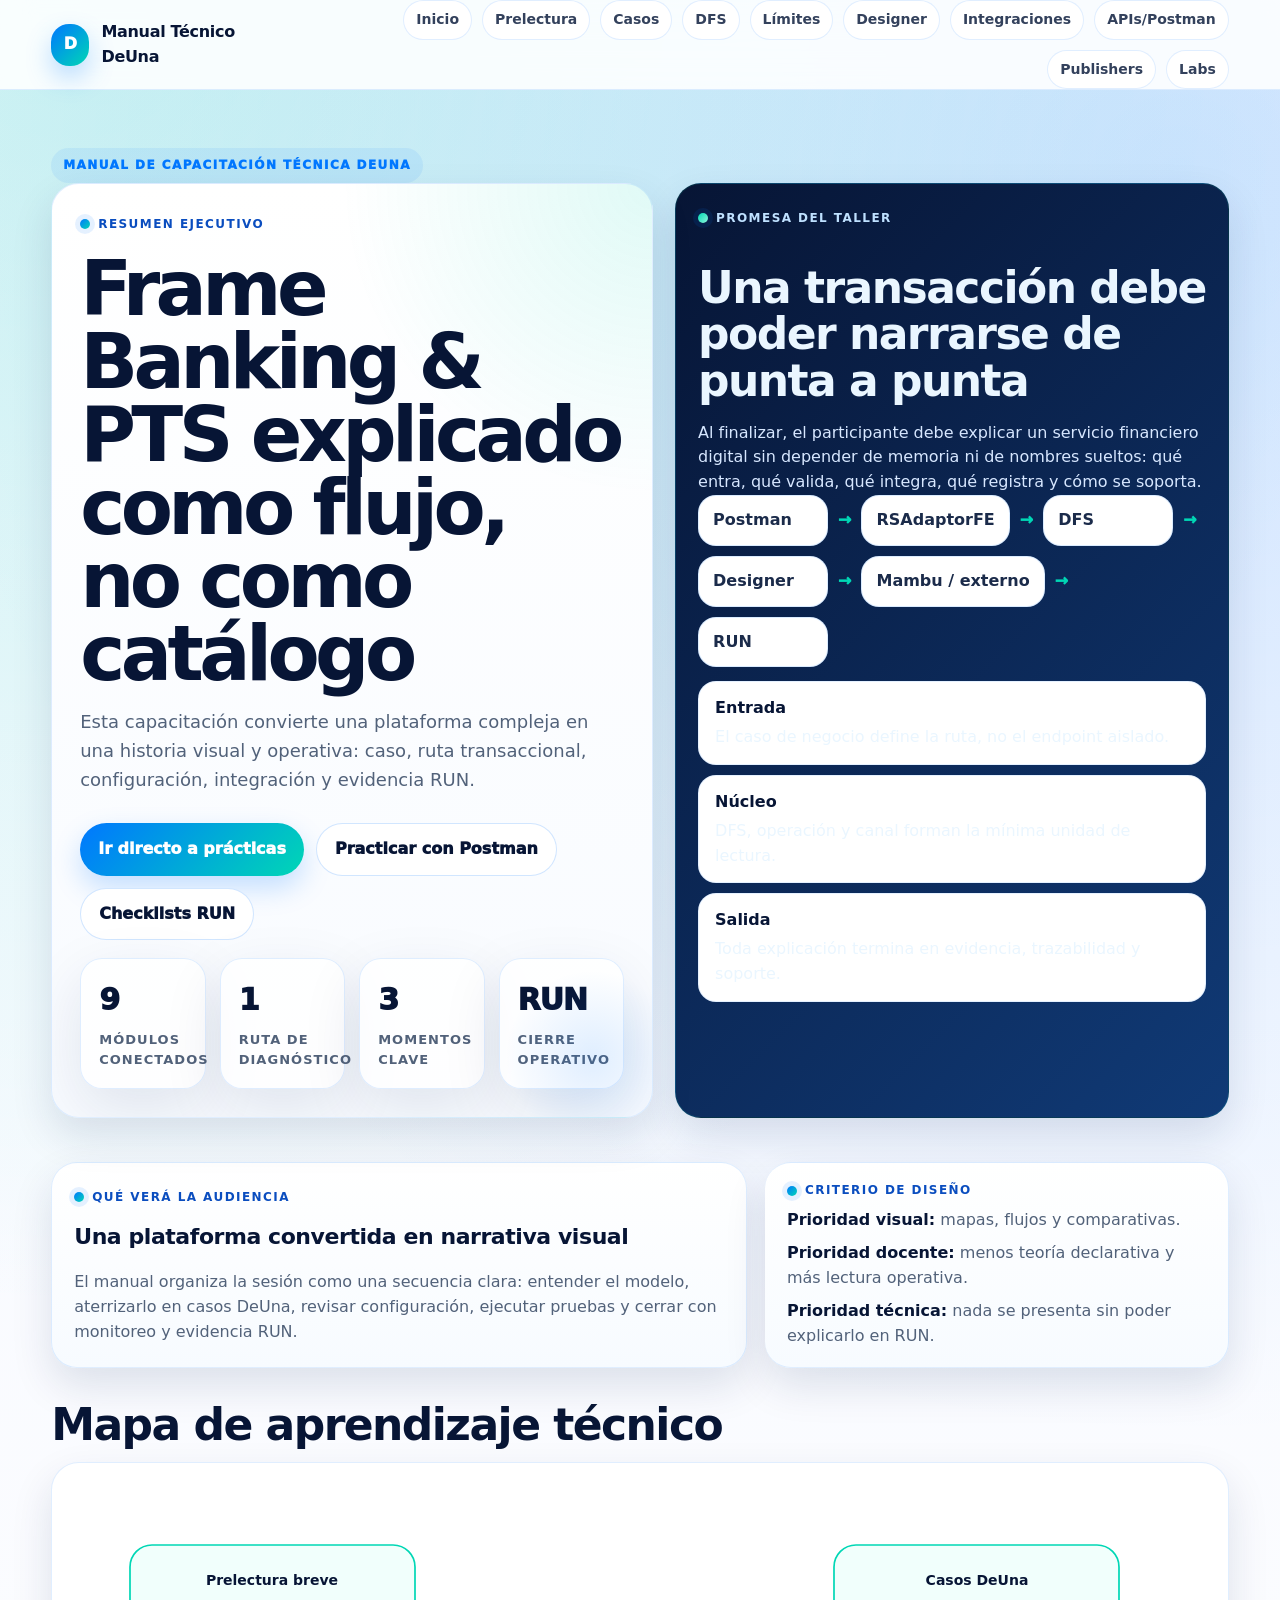
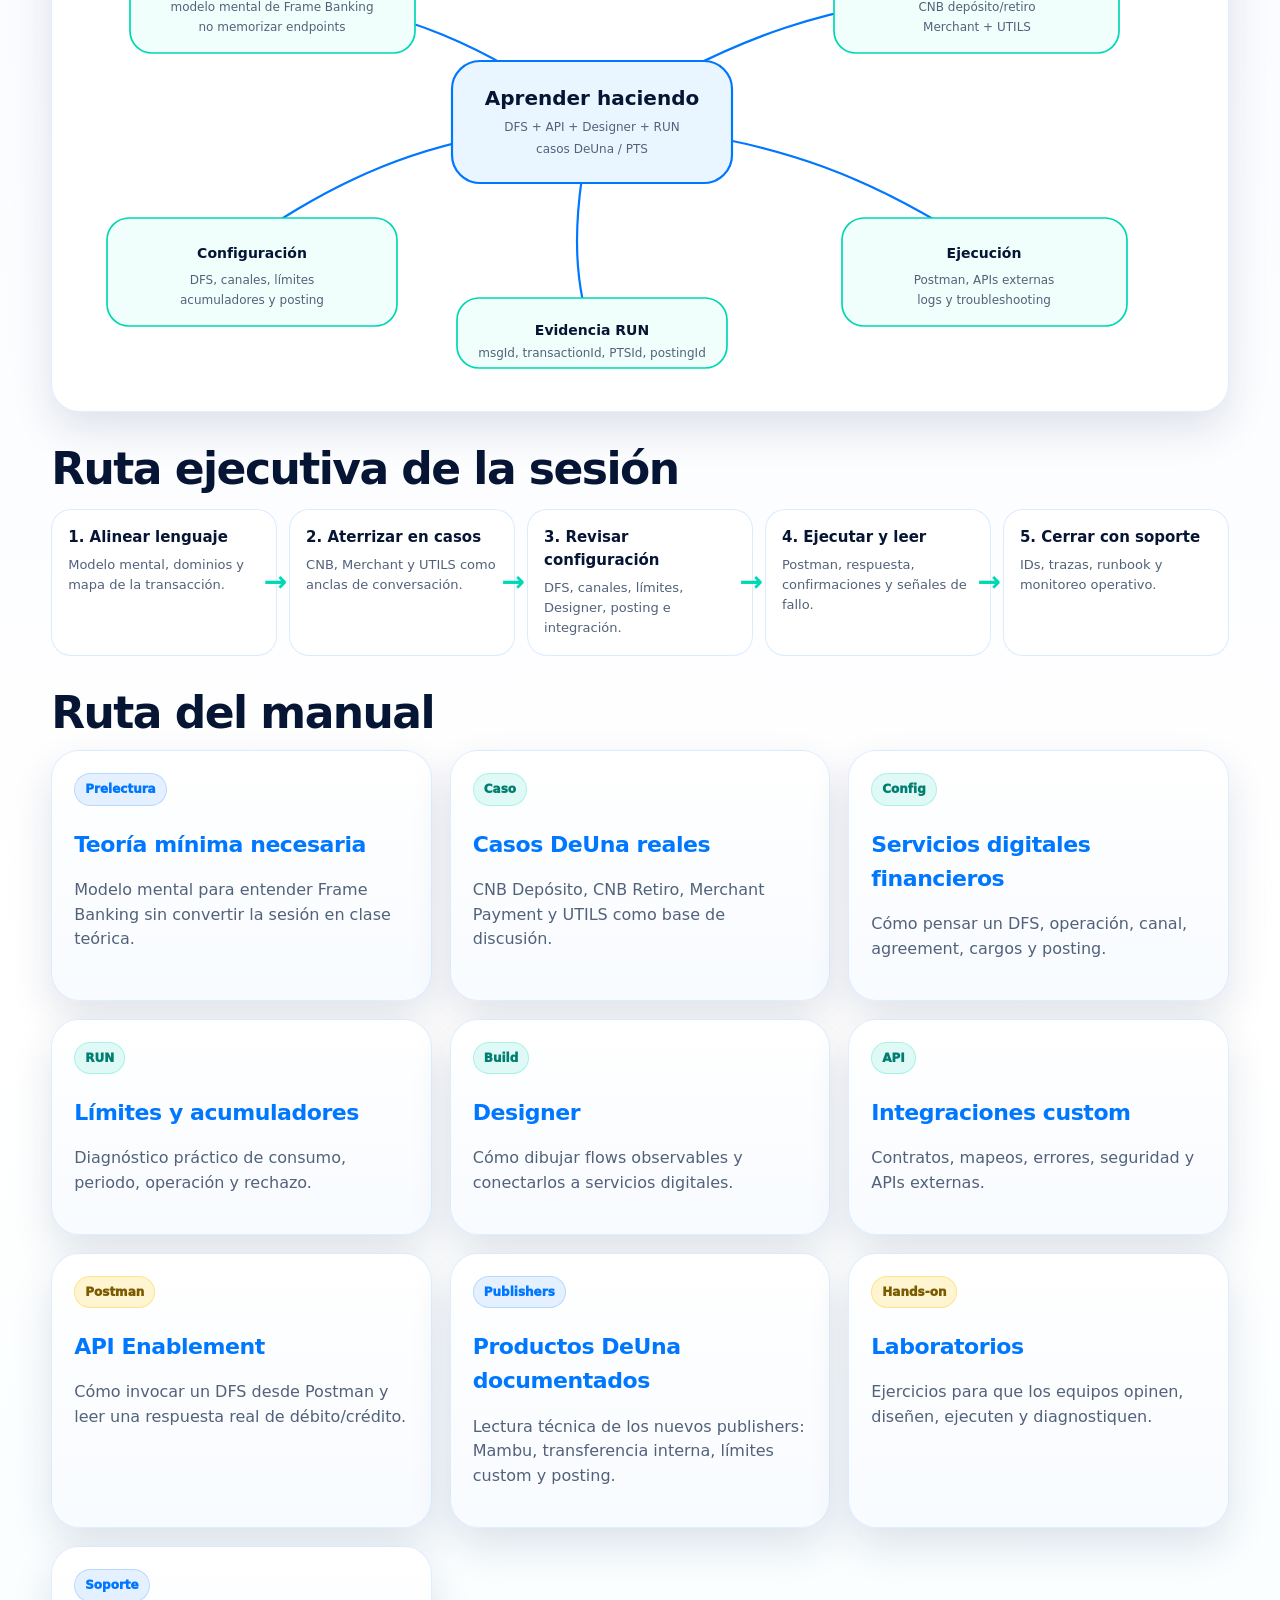
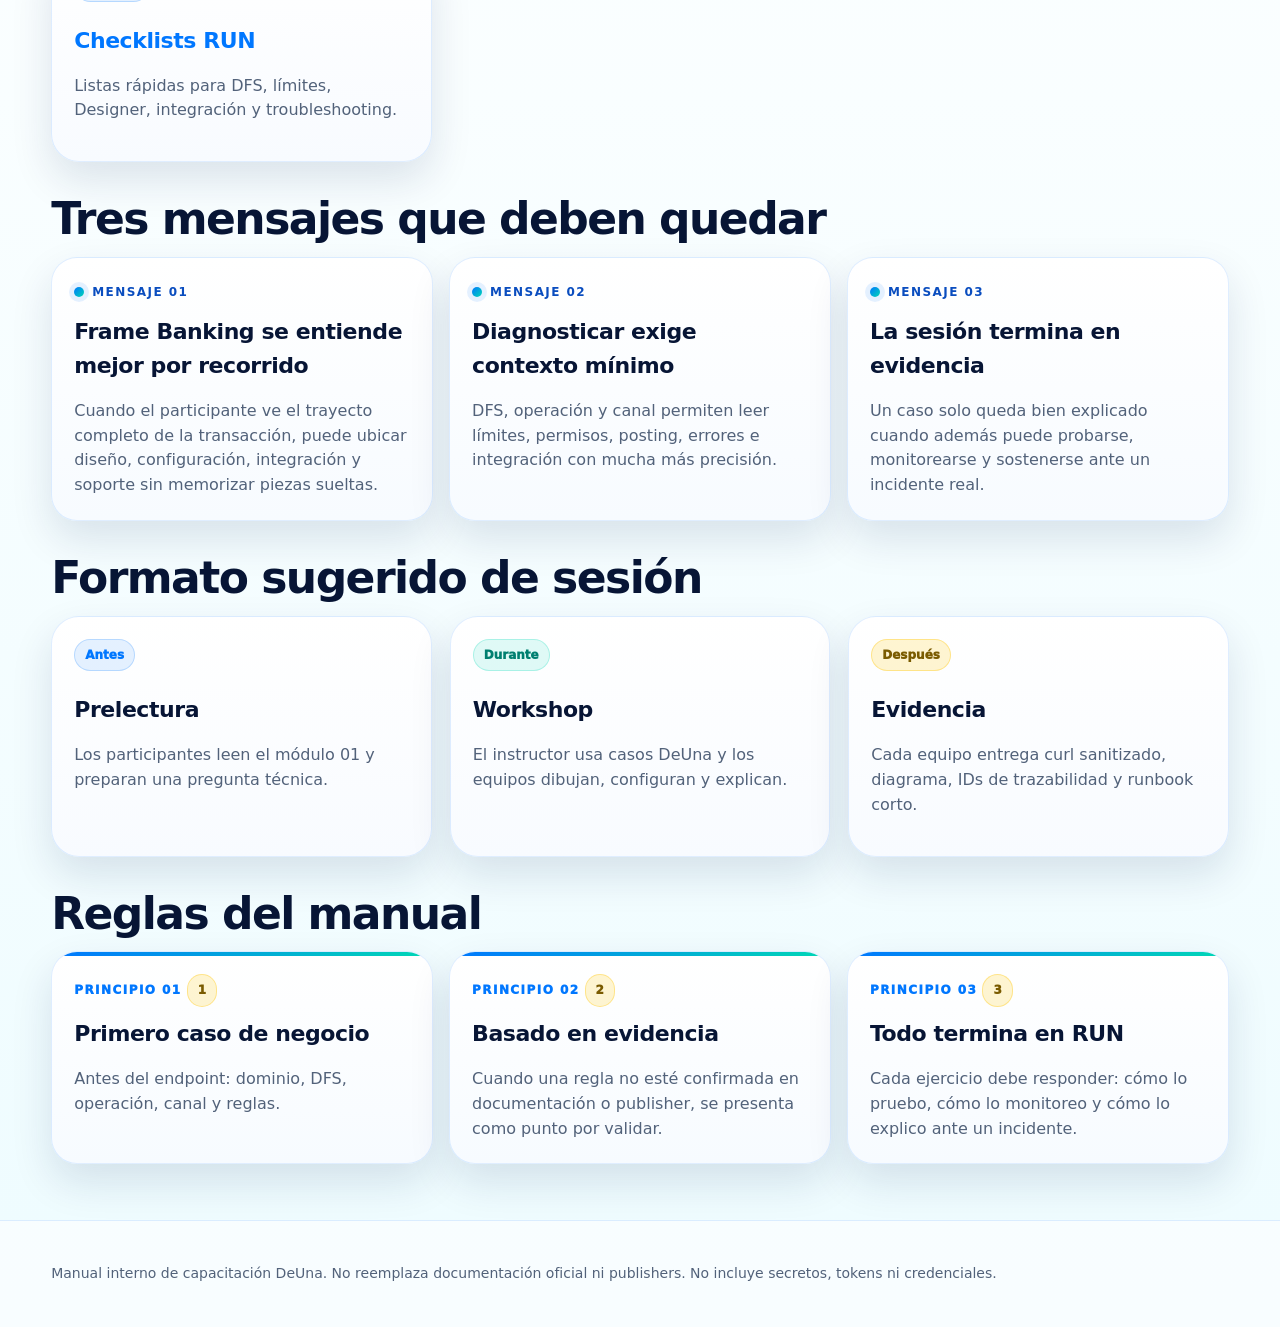
==== index.html @ 756f11d7 "Refine DeUna training manual visuals" ====
<!doctype html>
<html lang="es">
  <head>
    <meta charset="utf-8" />
    <meta name="viewport" content="width=device-width, initial-scale=1" />
    <title>Manual de Capacitación Técnica DeUna | Frame Banking & PTS</title>
    <link rel="stylesheet" href="assets/styles.css" />
  </head>
  <body>
    <header class="topbar">
      <div class="container nav">
        <a class="logo" href="index.html"
          ><span class="logo-mark">D</span><span>Manual Técnico DeUna</span></a
        >
        <nav class="navlinks">
          <a href="index.html">Inicio</a>
          <a href="modulos/01_modelo_mental.html">Prelectura</a>
          <a href="modulos/02_casos_uso_deuna.html">Casos</a>
          <a href="modulos/03_servicios_digitales.html">DFS</a>
          <a href="modulos/04_limites_acumuladores.html">Límites</a>
          <a href="modulos/05_designer.html">Designer</a>
          <a href="modulos/06_integraciones_custom.html">Integraciones</a>
          <a href="modulos/08_api_enablement_postman.html">APIs/Postman</a>
          <a href="modulos/09_productos_publishers_deuna.html">Publishers</a>
          <a href="modulos/07_labs.html">Labs</a>
        </nav>
      </div>
    </header>
    <main class="container">
      <section class="hero">
        <span class="kicker">Manual de capacitación técnica DeUna</span>
        <div class="hero-grid tight">
          <div class="panel executive">
            <span class="eyebrow">Resumen ejecutivo</span>
            <h1>Frame Banking & PTS explicado como flujo, no como catálogo</h1>
            <p class="hero-tagline">
              Esta capacitación convierte una plataforma compleja en una
              historia visual y operativa: caso, ruta transaccional,
              configuración, integración y evidencia RUN.
            </p>
            <div class="hero-actions">
              <a class="btn" href="modulos/07_labs.html"
                >Ir directo a prácticas</a
              >
              <a
                class="btn secondary"
                href="modulos/08_api_enablement_postman.html"
                >Practicar con Postman</a
              >
              <a class="btn secondary" href="recursos/checklists.html"
                >Checklists RUN</a
              >
            </div>
            <div class="stats-grid">
              <div class="stat-card">
                <span class="stat-value">9</span>
                <span class="stat-label">Módulos conectados</span>
              </div>
              <div class="stat-card">
                <span class="stat-value">1</span>
                <span class="stat-label">Ruta de diagnóstico</span>
              </div>
              <div class="stat-card">
                <span class="stat-value">3</span>
                <span class="stat-label">Momentos clave</span>
              </div>
              <div class="stat-card">
                <span class="stat-value">RUN</span>
                <span class="stat-label">Cierre operativo</span>
              </div>
            </div>
          </div>
          <div class="visual-panel dark">
            <span class="eyebrow">Promesa del taller</span>
            <h2>Una transacción debe poder narrarse de punta a punta</h2>
            <p>
              Al finalizar, el participante debe explicar un servicio financiero
              digital sin depender de memoria ni de nombres sueltos: qué entra,
              qué valida, qué integra, qué registra y cómo se soporta.
            </p>
            <div class="flow">
              <span class="step">Postman</span><span class="arrow">→</span>
              <span class="step">RSAdaptorFE</span><span class="arrow">→</span>
              <span class="step">DFS</span><span class="arrow">→</span>
              <span class="step">Designer</span><span class="arrow">→</span>
              <span class="step">Mambu / externo</span
              ><span class="arrow">→</span>
              <span class="step">RUN</span>
            </div>
            <div class="highlight-list">
              <div class="highlight-item">
                <strong>Entrada</strong>
                El caso de negocio define la ruta, no el endpoint aislado.
              </div>
              <div class="highlight-item">
                <strong>Núcleo</strong>
                DFS, operación y canal forman la mínima unidad de lectura.
              </div>
              <div class="highlight-item">
                <strong>Salida</strong>
                Toda explicación termina en evidencia, trazabilidad y soporte.
              </div>
            </div>
          </div>
        </div>
      </section>

      <section>
        <div class="executive-strip">
          <div class="executive-summary">
            <span class="eyebrow">Qué verá la audiencia</span>
            <h3>Una plataforma convertida en narrativa visual</h3>
            <p>
              El manual organiza la sesión como una secuencia clara: entender el
              modelo, aterrizarlo en casos DeUna, revisar configuración,
              ejecutar pruebas y cerrar con monitoreo y evidencia RUN.
            </p>
          </div>
          <div class="executive-note">
            <span class="eyebrow">Criterio de diseño</span>
            <p>
              <strong>Prioridad visual:</strong> mapas, flujos y comparativas.
            </p>
            <p>
              <strong>Prioridad docente:</strong> menos teoría declarativa y más
              lectura operativa.
            </p>
            <p>
              <strong>Prioridad técnica:</strong> nada se presenta sin poder
              explicarlo en RUN.
            </p>
          </div>
        </div>
      </section>

      <section>
        <h2>Mapa de aprendizaje técnico</h2>
        <div class="mindmap">
          <svg
            width="1080"
            height="500"
            viewBox="0 0 1080 500"
            role="img"
            aria-label="Mapa de capacitación técnica DeUna"
          >
            <path class="line-ok" d="M520 240 C415 160 330 128 210 110" />
            <path class="line-ok" d="M520 240 C665 150 760 120 905 110" />
            <path class="line-ok" d="M520 240 C350 250 255 300 145 380" />
            <path class="line-ok" d="M520 240 C705 250 815 300 930 380" />
            <path class="line-ok" d="M520 240 C500 330 500 395 520 450" />
            <rect
              x="380"
              y="178"
              rx="28"
              width="280"
              height="122"
              class="node-main"
            />
            <text
              x="520"
              y="222"
              text-anchor="middle"
              class="svg-label"
              style="font-size: 20px"
            >
              Aprender haciendo
            </text>
            <text x="520" y="248" text-anchor="middle" class="svg-small">
              DFS + API + Designer + RUN
            </text>
            <text x="520" y="270" text-anchor="middle" class="svg-small">
              casos DeUna / PTS
            </text>

            <rect
              x="58"
              y="62"
              rx="22"
              width="285"
              height="108"
              class="node-accent"
            />
            <text x="200" y="102" text-anchor="middle" class="svg-label">
              Prelectura breve
            </text>
            <text x="200" y="128" text-anchor="middle" class="svg-small">
              modelo mental de Frame Banking
            </text>
            <text x="200" y="148" text-anchor="middle" class="svg-small">
              no memorizar endpoints
            </text>

            <rect
              x="762"
              y="62"
              rx="22"
              width="285"
              height="108"
              class="node-accent"
            />
            <text x="905" y="102" text-anchor="middle" class="svg-label">
              Casos DeUna
            </text>
            <text x="905" y="128" text-anchor="middle" class="svg-small">
              CNB depósito/retiro
            </text>
            <text x="905" y="148" text-anchor="middle" class="svg-small">
              Merchant + UTILS
            </text>

            <rect
              x="35"
              y="335"
              rx="22"
              width="290"
              height="108"
              class="node-accent"
            />
            <text x="180" y="375" text-anchor="middle" class="svg-label">
              Configuración
            </text>
            <text x="180" y="401" text-anchor="middle" class="svg-small">
              DFS, canales, límites
            </text>
            <text x="180" y="421" text-anchor="middle" class="svg-small">
              acumuladores y posting
            </text>

            <rect
              x="770"
              y="335"
              rx="22"
              width="285"
              height="108"
              class="node-accent"
            />
            <text x="912" y="375" text-anchor="middle" class="svg-label">
              Ejecución
            </text>
            <text x="912" y="401" text-anchor="middle" class="svg-small">
              Postman, APIs externas
            </text>
            <text x="912" y="421" text-anchor="middle" class="svg-small">
              logs y troubleshooting
            </text>

            <rect
              x="385"
              y="415"
              rx="22"
              width="270"
              height="70"
              class="node-accent"
            />
            <text x="520" y="452" text-anchor="middle" class="svg-label">
              Evidencia RUN
            </text>
            <text x="520" y="474" text-anchor="middle" class="svg-small">
              msgId, transactionId, PTSId, postingId
            </text>
          </svg>
        </div>
      </section>

      <section>
        <h2>Ruta ejecutiva de la sesión</h2>
        <div class="process-flow">
          <div class="process-step">
            <strong>1. Alinear lenguaje</strong>
            <span>Modelo mental, dominios y mapa de la transacción.</span>
          </div>
          <div class="process-step">
            <strong>2. Aterrizar en casos</strong>
            <span>CNB, Merchant y UTILS como anclas de conversación.</span>
          </div>
          <div class="process-step">
            <strong>3. Revisar configuración</strong>
            <span>DFS, canales, límites, Designer, posting e integración.</span>
          </div>
          <div class="process-step">
            <strong>4. Ejecutar y leer</strong>
            <span>Postman, respuesta, confirmaciones y señales de fallo.</span>
          </div>
          <div class="process-step">
            <strong>5. Cerrar con soporte</strong>
            <span>IDs, trazas, runbook y monitoreo operativo.</span>
          </div>
        </div>
      </section>

      <section>
        <h2>Ruta del manual</h2>
        <div class="grid cols-3">
          <a class="module-card" href="modulos/01_modelo_mental.html">
            <span class="badge blue">Prelectura</span>
            <h3>Teoría mínima necesaria</h3>
            <p>
              Modelo mental para entender Frame Banking sin convertir la sesión
              en clase teórica.
            </p>
          </a>
          <a class="module-card" href="modulos/02_casos_uso_deuna.html">
            <span class="badge">Caso</span>
            <h3>Casos DeUna reales</h3>
            <p>
              CNB Depósito, CNB Retiro, Merchant Payment y UTILS como base de
              discusión.
            </p>
          </a>
          <a class="module-card" href="modulos/03_servicios_digitales.html">
            <span class="badge">Config</span>
            <h3>Servicios digitales financieros</h3>
            <p>
              Cómo pensar un DFS, operación, canal, agreement, cargos y posting.
            </p>
          </a>
          <a class="module-card" href="modulos/04_limites_acumuladores.html">
            <span class="badge">RUN</span>
            <h3>Límites y acumuladores</h3>
            <p>
              Diagnóstico práctico de consumo, periodo, operación y rechazo.
            </p>
          </a>
          <a class="module-card" href="modulos/05_designer.html">
            <span class="badge">Build</span>
            <h3>Designer</h3>
            <p>
              Cómo dibujar flows observables y conectarlos a servicios
              digitales.
            </p>
          </a>
          <a class="module-card" href="modulos/06_integraciones_custom.html">
            <span class="badge">API</span>
            <h3>Integraciones custom</h3>
            <p>Contratos, mapeos, errores, seguridad y APIs externas.</p>
          </a>
          <a class="module-card" href="modulos/08_api_enablement_postman.html">
            <span class="badge warn">Postman</span>
            <h3>API Enablement</h3>
            <p>
              Cómo invocar un DFS desde Postman y leer una respuesta real de
              débito/crédito.
            </p>
          </a>

          <a
            class="module-card"
            href="modulos/09_productos_publishers_deuna.html"
          >
            <span class="badge blue">Publishers</span>
            <h3>Productos DeUna documentados</h3>
            <p>
              Lectura técnica de los nuevos publishers: Mambu, transferencia
              interna, límites custom y posting.
            </p>
          </a>
          <a class="module-card" href="modulos/07_labs.html">
            <span class="badge warn">Hands-on</span>
            <h3>Laboratorios</h3>
            <p>
              Ejercicios para que los equipos opinen, diseñen, ejecuten y
              diagnostiquen.
            </p>
          </a>
          <a class="module-card" href="recursos/checklists.html">
            <span class="badge blue">Soporte</span>
            <h3>Checklists RUN</h3>
            <p>
              Listas rápidas para DFS, límites, Designer, integración y
              troubleshooting.
            </p>
          </a>
        </div>
      </section>

      <section>
        <h2>Tres mensajes que deben quedar</h2>
        <div class="signal-grid">
          <div class="signal-card">
            <span class="eyebrow">Mensaje 01</span>
            <h3>Frame Banking se entiende mejor por recorrido</h3>
            <p>
              Cuando el participante ve el trayecto completo de la transacción,
              puede ubicar diseño, configuración, integración y soporte sin
              memorizar piezas sueltas.
            </p>
          </div>
          <div class="signal-card">
            <span class="eyebrow">Mensaje 02</span>
            <h3>Diagnosticar exige contexto mínimo</h3>
            <p>
              DFS, operación y canal permiten leer límites, permisos, posting,
              errores e integración con mucha más precisión.
            </p>
          </div>
          <div class="signal-card">
            <span class="eyebrow">Mensaje 03</span>
            <h3>La sesión termina en evidencia</h3>
            <p>
              Un caso solo queda bien explicado cuando además puede probarse,
              monitorearse y sostenerse ante un incidente real.
            </p>
          </div>
        </div>
      </section>

      <section>
        <h2>Formato sugerido de sesión</h2>
        <div class="grid cols-3">
          <div class="card">
            <span class="badge blue">Antes</span>
            <h3>Prelectura</h3>
            <p>
              Los participantes leen el módulo 01 y preparan una pregunta
              técnica.
            </p>
          </div>
          <div class="card">
            <span class="badge">Durante</span>
            <h3>Workshop</h3>
            <p>
              El instructor usa casos DeUna y los equipos dibujan, configuran y
              explican.
            </p>
          </div>
          <div class="card">
            <span class="badge warn">Después</span>
            <h3>Evidencia</h3>
            <p>
              Cada equipo entrega curl sanitizado, diagrama, IDs de trazabilidad
              y runbook corto.
            </p>
          </div>
        </div>
      </section>

      <section>
        <h2>Reglas del manual</h2>
        <div class="story-grid">
          <div class="story-card">
            <span class="story-index">Principio 01</span>
            <span class="badge warn">1</span>
            <h3>Primero caso de negocio</h3>
            <p>Antes del endpoint: dominio, DFS, operación, canal y reglas.</p>
          </div>
          <div class="story-card">
            <span class="story-index">Principio 02</span>
            <span class="badge warn">2</span>
            <h3>Basado en evidencia</h3>
            <p>
              Cuando una regla no esté confirmada en documentación o publisher,
              se presenta como punto por validar.
            </p>
          </div>
          <div class="story-card">
            <span class="story-index">Principio 03</span>
            <span class="badge warn">3</span>
            <h3>Todo termina en RUN</h3>
            <p>
              Cada ejercicio debe responder: cómo lo pruebo, cómo lo monitoreo y
              cómo lo explico ante un incidente.
            </p>
          </div>
        </div>
      </section>
    </main>
    <footer class="footer">
      <div class="container small muted">
        Manual interno de capacitación DeUna. No reemplaza documentación oficial
        ni publishers. No incluye secretos, tokens ni credenciales.
      </div>
    </footer>
    <script src="assets/app.js"></script>
  </body>
</html>
---- assets/styles.css ----
:root {
  --bg: #f4f7ff;
  --bg2: #eefcff;
  --ink: #071535;
  --muted: #52627a;
  --panel: #ffffff;
  --panel2: #f8fbff;
  --brand: #0077ff;
  --brand2: #00d7b5;
  --brand3: #ffcf2f;
  --brand4: #7137ff;
  --danger: #e84d5b;
  --ok: #00a878;
  --line: #dbe7ff;
  --shadow: 0 18px 42px rgba(8, 32, 80, 0.12);
  --shadow-soft: 0 20px 60px rgba(8, 32, 80, 0.1);
  --radius: 28px;
  --radius-sm: 20px;
}
* {
  box-sizing: border-box;
}
html {
  scroll-behavior: smooth;
}
body {
  margin: 0;
  font-family:
    "Segoe UI",
    "Aptos",
    ui-sans-serif,
    system-ui,
    -apple-system,
    sans-serif;
  background:
    radial-gradient(circle at 7% 0%, rgba(0, 215, 181, 0.18), transparent 28%),
    radial-gradient(circle at 92% 4%, rgba(0, 119, 255, 0.16), transparent 28%),
    linear-gradient(180deg, var(--bg) 0%, #ffffff 58%, var(--bg2) 100%);
  color: var(--ink);
  line-height: 1.55;
}
a {
  color: var(--brand);
  text-decoration: none;
}
a:hover {
  text-decoration: underline;
}
.container {
  width: min(1180px, 92vw);
  margin: 0 auto;
}
.topbar {
  position: sticky;
  top: 0;
  z-index: 20;
  background: rgba(255, 255, 255, 0.88);
  backdrop-filter: blur(16px);
  border-bottom: 1px solid rgba(0, 119, 255, 0.12);
}
.nav {
  display: flex;
  align-items: center;
  justify-content: space-between;
  gap: 18px;
  min-height: 72px;
}
.logo {
  display: flex;
  gap: 12px;
  align-items: center;
  font-weight: 900;
  letter-spacing: -0.02em;
  color: var(--ink);
}
.logo:hover {
  text-decoration: none;
}
.logo-mark {
  width: 42px;
  height: 42px;
  border-radius: 18px;
  background: linear-gradient(135deg, var(--brand), var(--brand2));
  display: grid;
  place-items: center;
  color: #fff;
  font-weight: 950;
  box-shadow: 0 12px 26px rgba(0, 119, 255, 0.26);
}
.navlinks {
  display: flex;
  gap: 10px;
  flex-wrap: wrap;
  justify-content: flex-end;
}
.navlinks a {
  padding: 8px 12px;
  border: 1px solid rgba(0, 119, 255, 0.12);
  border-radius: 999px;
  color: #33415c;
  background: #fff;
  font-size: 14px;
  font-weight: 750;
}
.navlinks a:hover {
  background: var(--brand);
  color: white;
  text-decoration: none;
}
.hero {
  padding: 58px 0 26px;
}
.kicker {
  display: inline-flex;
  align-items: center;
  gap: 8px;
  color: var(--brand);
  text-transform: uppercase;
  font-weight: 950;
  letter-spacing: 0.12em;
  font-size: 12px;
  background: rgba(0, 119, 255, 0.08);
  padding: 8px 12px;
  border-radius: 999px;
}
h1 {
  font-size: clamp(38px, 6vw, 76px);
  line-height: 0.96;
  margin: 16px 0 18px;
  letter-spacing: -0.06em;
}
h2 {
  font-size: clamp(27px, 4vw, 44px);
  line-height: 1.06;
  margin: 34px 0 14px;
  letter-spacing: -0.035em;
}
h3 {
  font-size: 22px;
  margin: 22px 0 10px;
  letter-spacing: -0.02em;
}
p {
  color: var(--muted);
}
li {
  color: var(--muted);
  margin: 6px 0;
}
.hero-grid {
  display: grid;
  grid-template-columns: 1.14fr 0.86fr;
  gap: 22px;
  align-items: stretch;
}
.hero-grid.tight {
  grid-template-columns: 1fr 0.92fr;
}
.panel,
.card,
.callout,
.module-card {
  background: linear-gradient(180deg, var(--panel), var(--panel2));
  border: 1px solid rgba(0, 119, 255, 0.12);
  border-radius: var(--radius);
  box-shadow: var(--shadow);
}
.panel {
  padding: 28px;
}
.card,
.module-card {
  padding: 22px;
}
.panel.executive {
  position: relative;
  overflow: hidden;
  background:
    radial-gradient(
      circle at top right,
      rgba(0, 215, 181, 0.12),
      transparent 28%
    ),
    linear-gradient(180deg, #fff, #f8fbff);
}
.panel.executive:after {
  content: "";
  position: absolute;
  inset: auto -30px -30px auto;
  width: 180px;
  height: 180px;
  border-radius: 50%;
  background: radial-gradient(circle, rgba(0, 119, 255, 0.12), transparent 68%);
  pointer-events: none;
}
.module-card {
  display: block;
  transition:
    0.18s transform,
    0.18s border-color,
    0.18s box-shadow;
}
.module-card:hover {
  transform: translateY(-5px);
  border-color: rgba(0, 215, 181, 0.44);
  box-shadow: 0 22px 46px rgba(0, 119, 255, 0.16);
  text-decoration: none;
}
.grid {
  display: grid;
  gap: 18px;
}
.grid.cols-2,
.cols-2 {
  grid-template-columns: repeat(2, minmax(0, 1fr));
}
.grid.cols-3,
.cols-3 {
  grid-template-columns: repeat(3, minmax(0, 1fr));
}
.grid.cols-4,
.cols-4 {
  grid-template-columns: repeat(4, minmax(0, 1fr));
}
.badge {
  display: inline-flex;
  align-items: center;
  border-radius: 999px;
  padding: 6px 10px;
  font-size: 12px;
  font-weight: 950;
  background: rgba(0, 215, 181, 0.12);
  color: #007f70;
  border: 1px solid rgba(0, 215, 181, 0.24);
}
.badge.warn {
  background: rgba(255, 207, 47, 0.22);
  color: #7a5b00;
  border-color: rgba(255, 207, 47, 0.44);
}
.badge.blue {
  background: rgba(0, 119, 255, 0.1);
  color: var(--brand);
  border-color: rgba(0, 119, 255, 0.2);
}
.badge.danger {
  background: rgba(232, 77, 91, 0.1);
  color: var(--danger);
  border-color: rgba(232, 77, 91, 0.2);
}
.muted {
  color: var(--muted);
}
.small {
  font-size: 14px;
}
hr {
  border: 0;
  border-top: 1px solid var(--line);
  margin: 28px 0;
}
.btn {
  display: inline-flex;
  align-items: center;
  justify-content: center;
  gap: 8px;
  border: none;
  border-radius: 999px;
  padding: 13px 18px;
  font-weight: 950;
  color: white;
  background: linear-gradient(135deg, var(--brand), var(--brand2));
  cursor: pointer;
  text-decoration: none;
  box-shadow: 0 12px 28px rgba(0, 119, 255, 0.22);
}
.btn.secondary {
  background: #fff;
  color: var(--ink);
  border: 1px solid rgba(0, 119, 255, 0.18);
  box-shadow: none;
}
.btn:hover {
  text-decoration: none;
  filter: brightness(1.02);
}
.hero-actions {
  display: flex;
  gap: 12px;
  flex-wrap: wrap;
  margin-top: 28px;
}
.stats-grid {
  display: grid;
  grid-template-columns: repeat(4, minmax(0, 1fr));
  gap: 14px;
  margin-top: 18px;
}
.stat-card {
  padding: 18px;
  border-radius: 22px;
  background: rgba(255, 255, 255, 0.76);
  border: 1px solid rgba(0, 119, 255, 0.12);
  box-shadow: var(--shadow-soft);
}
.stat-value {
  display: block;
  font-size: 30px;
  font-weight: 950;
  letter-spacing: -0.04em;
  color: var(--ink);
}
.stat-label {
  display: block;
  margin-top: 6px;
  color: var(--muted);
  font-size: 13px;
  font-weight: 700;
  text-transform: uppercase;
  letter-spacing: 0.08em;
}
.executive-strip {
  display: grid;
  grid-template-columns: 1.2fr 0.8fr;
  gap: 18px;
  margin: 18px 0 8px;
}
.executive-note,
.executive-summary,
.visual-panel,
.signal-card,
.mini-map,
.story-card {
  background: linear-gradient(180deg, #fff, #f7fbff);
  border: 1px solid rgba(0, 119, 255, 0.12);
  border-radius: 26px;
  box-shadow: var(--shadow);
}
.executive-summary,
.visual-panel,
.signal-card,
.mini-map,
.story-card {
  padding: 22px;
}
.eyebrow {
  display: inline-flex;
  align-items: center;
  gap: 8px;
  font-size: 12px;
  font-weight: 900;
  letter-spacing: 0.12em;
  text-transform: uppercase;
  color: #0a4dbf;
}
.eyebrow:before {
  content: "";
  width: 10px;
  height: 10px;
  border-radius: 999px;
  background: linear-gradient(135deg, var(--brand), var(--brand2));
  box-shadow: 0 0 0 5px rgba(0, 119, 255, 0.1);
}
.signal-grid {
  display: grid;
  grid-template-columns: repeat(3, minmax(0, 1fr));
  gap: 16px;
}
.signal-card h3,
.story-card h3,
.visual-panel h3,
.executive-summary h3 {
  margin-top: 10px;
}
.signal-card p,
.story-card p,
.visual-panel p,
.executive-summary p {
  margin-bottom: 0;
}
.signal-card strong,
.story-card strong,
.executive-summary strong {
  color: var(--ink);
}
.dual-highlight {
  display: grid;
  grid-template-columns: repeat(2, minmax(0, 1fr));
  gap: 18px;
}
.highlight-list {
  display: grid;
  gap: 10px;
  margin-top: 14px;
}
.highlight-item {
  padding: 14px 16px;
  border-radius: 18px;
  background: #fff;
  border: 1px solid rgba(0, 119, 255, 0.1);
}
.highlight-item strong {
  display: block;
  color: var(--ink);
  margin-bottom: 4px;
}
.visual-panel.dark {
  color: #eaf6ff;
  background: linear-gradient(135deg, #071535, #103a76);
  border-color: rgba(0, 215, 181, 0.14);
}
.visual-panel.dark p,
.visual-panel.dark li {
  color: #d7e7ff;
}
.visual-panel.dark .eyebrow {
  color: #bfe1ff;
}
.visual-panel.dark .eyebrow:before {
  background: linear-gradient(135deg, var(--brand2), #8ef6db);
}
.process-flow {
  display: grid;
  grid-template-columns: repeat(5, minmax(0, 1fr));
  gap: 12px;
  margin-top: 16px;
}
.process-step {
  position: relative;
  min-height: 120px;
  padding: 16px;
  border-radius: 20px;
  background: rgba(255, 255, 255, 0.82);
  border: 1px solid rgba(0, 119, 255, 0.14);
}
.process-step strong {
  display: block;
  font-size: 15px;
  color: var(--ink);
  margin-bottom: 6px;
}
.process-step span {
  display: block;
  font-size: 13px;
  color: var(--muted);
}
.process-step:after {
  content: "→";
  position: absolute;
  right: -11px;
  top: 50%;
  transform: translateY(-50%);
  color: var(--brand2);
  font-size: 28px;
  font-weight: 900;
}
.process-step:last-child:after {
  display: none;
}
.mini-map svg {
  width: 100%;
  height: auto;
  display: block;
}
.hero-tagline {
  max-width: 720px;
  font-size: 18px;
  line-height: 1.6;
}
.story-grid {
  display: grid;
  grid-template-columns: repeat(3, minmax(0, 1fr));
  gap: 16px;
}
.story-card {
  position: relative;
  overflow: hidden;
}
.story-card:before {
  content: "";
  position: absolute;
  inset: 0 0 auto 0;
  height: 4px;
  background: linear-gradient(90deg, var(--brand), var(--brand2));
}
.story-index {
  font-size: 12px;
  font-weight: 950;
  letter-spacing: 0.12em;
  text-transform: uppercase;
  color: var(--brand);
}
.executive-note {
  padding: 18px 22px;
  border-left: 0;
  display: grid;
  gap: 8px;
}
.executive-note p {
  margin: 0;
}
.executive-note strong {
  color: var(--ink);
}
.compact-grid {
  display: grid;
  grid-template-columns: repeat(4, minmax(0, 1fr));
  gap: 14px;
}
.compact-card {
  padding: 18px;
  background: #fff;
  border: 1px solid rgba(0, 119, 255, 0.1);
  border-radius: 20px;
  box-shadow: var(--shadow-soft);
}
.compact-card h3 {
  font-size: 18px;
  margin: 10px 0 6px;
}
.compact-card p {
  font-size: 14px;
  margin: 0;
}
.mindmap {
  overflow: auto;
  padding: 20px;
  background: #fff;
  border: 1px solid rgba(0, 119, 255, 0.12);
  border-radius: 28px;
  box-shadow: var(--shadow);
}
svg text {
  font-family: inherit;
}
.node {
  fill: #fff;
  stroke: #b7cdfa;
  stroke-width: 1.3;
}
.node-main {
  fill: #eaf6ff;
  stroke: #0077ff;
  stroke-width: 2.2;
}
.node-accent {
  fill: #f1fffc;
  stroke: #00d7b5;
  stroke-width: 1.7;
}
.svg-label {
  fill: #071535;
  font-weight: 900;
  font-size: 14px;
}
.svg-small {
  fill: #52627a;
  font-size: 12px;
}
.line,
.line-ok {
  stroke: #0077ff;
  stroke-width: 2.2;
  fill: none;
}
.flow {
  display: flex;
  gap: 10px;
  flex-wrap: wrap;
  align-items: center;
}
.step {
  background: #fff;
  border: 1px solid rgba(0, 119, 255, 0.14);
  border-radius: 18px;
  padding: 12px 14px;
  min-width: 130px;
  font-weight: 850;
  color: #1b2b4a;
}
.arrow {
  color: var(--brand2);
  font-weight: 950;
}
.table-wrap {
  overflow: auto;
  border-radius: 18px;
  border: 1px solid rgba(0, 119, 255, 0.12);
  box-shadow: var(--shadow);
}
table {
  width: 100%;
  border-collapse: collapse;
  min-width: 760px;
  background: #fff;
}
th,
td {
  padding: 13px 14px;
  border-bottom: 1px solid #e6eeff;
  vertical-align: top;
}
th {
  text-align: left;
  color: var(--ink);
  background: #f0f7ff;
  font-weight: 900;
}
td {
  color: var(--muted);
}
code,
kbd {
  background: #eef6ff;
  color: #073b7d;
  border: 1px solid #d8eaff;
  padding: 2px 6px;
  border-radius: 8px;
}
pre {
  white-space: pre-wrap;
  background: #071535;
  color: #dff;
  border: 1px solid rgba(0, 119, 255, 0.18);
  padding: 18px;
  border-radius: 20px;
  overflow: auto;
}
.callout {
  padding: 18px 20px;
  border-left: 6px solid var(--brand2);
}
.callout.warn {
  border-left-color: var(--brand3);
  background: linear-gradient(180deg, #fffdf3, #fff);
}
.callout.danger {
  border-left-color: var(--danger);
}
.callout p {
  margin: 6px 0;
}
.accordion {
  display: grid;
  gap: 12px;
}
.acc-item {
  border: 1px solid rgba(0, 119, 255, 0.12);
  border-radius: 20px;
  background: #fff;
  overflow: hidden;
}
.acc-head {
  padding: 16px 18px;
  cursor: pointer;
  display: flex;
  justify-content: space-between;
  gap: 12px;
  font-weight: 950;
}
.acc-body {
  display: none;
  padding: 0 18px 18px;
  color: var(--muted);
}
.acc-item.open .acc-body {
  display: block;
}
.tabs {
  display: flex;
  gap: 10px;
  flex-wrap: wrap;
  margin: 14px 0;
}
.tab-btn {
  border: 1px solid rgba(0, 119, 255, 0.18);
  color: #33415c;
  background: #fff;
  padding: 9px 13px;
  border-radius: 999px;
  cursor: pointer;
  font-weight: 900;
}
.tab-btn.active {
  background: linear-gradient(135deg, var(--brand), var(--brand2));
  color: #fff;
}
.tab-panel {
  display: none;
}
.tab-panel.active {
  display: block;
}
.searchbox {
  width: 100%;
  padding: 15px 17px;
  background: #fff;
  border: 1px solid rgba(0, 119, 255, 0.18);
  color: var(--ink);
  border-radius: 18px;
  outline: none;
  box-shadow: var(--shadow);
}
.timeline {
  position: relative;
  padding-left: 24px;
}
.timeline:before {
  content: "";
  position: absolute;
  left: 8px;
  top: 8px;
  bottom: 8px;
  width: 2px;
  background: #bdd5ff;
}
.tl {
  position: relative;
  margin: 0 0 18px;
  padding: 0 0 0 18px;
}
.tl:before {
  content: "";
  position: absolute;
  left: -22px;
  top: 8px;
  width: 12px;
  height: 12px;
  border-radius: 50%;
  background: var(--brand2);
  box-shadow: 0 0 0 5px rgba(0, 215, 181, 0.14);
}
.quiz {
  display: grid;
  gap: 14px;
}
.quiz button {
  display: block;
  width: 100%;
  text-align: left;
  margin: 8px 0;
  background: #fff;
  border: 1px solid rgba(0, 119, 255, 0.14);
  color: var(--ink);
  border-radius: 16px;
  padding: 12px;
  cursor: pointer;
  font-weight: 700;
}
.quiz button.correct {
  border-color: var(--ok);
  background: rgba(0, 168, 120, 0.1);
}
.quiz button.wrong {
  border-color: var(--danger);
  background: rgba(232, 77, 91, 0.1);
}
.practice {
  position: relative;
  overflow: hidden;
  background: linear-gradient(
    135deg,
    rgba(0, 119, 255, 0.09),
    rgba(0, 215, 181, 0.12)
  );
  border: 1px solid rgba(0, 119, 255, 0.18);
}
.practice:before {
  content: "se aprende haciendo";
  position: absolute;
  right: 18px;
  top: 14px;
  font-size: 12px;
  text-transform: uppercase;
  letter-spacing: 0.12em;
  font-weight: 950;
  color: rgba(0, 119, 255, 0.38);
}
.footer {
  padding: 42px 0;
  border-top: 1px solid rgba(0, 119, 255, 0.12);
  margin-top: 56px;
  background: rgba(255, 255, 255, 0.6);
}
@media (max-width: 860px) {
  .stats-grid,
  .signal-grid,
  .story-grid,
  .compact-grid,
  .executive-strip,
  .dual-highlight,
  .process-flow {
    grid-template-columns: 1fr;
  }
  .hero-grid,
  .grid.cols-2,
  .grid.cols-3,
  .grid.cols-4,
  .cols-2,
  .cols-3,
  .cols-4 {
    grid-template-columns: 1fr;
  }
  .nav {
    align-items: flex-start;
    flex-direction: column;
    padding: 12px 0;
  }
  .process-step:after {
    display: none;
  }
}
@media print {
  .topbar,
  .hero-actions,
  .tabs,
  .btn,
  .searchbox {
    display: none !important;
  }
  body {
    background: white;
    color: #111;
  }
  p,
  td,
  .muted,
  li {
    color: #333;
  }
  .panel,
  .card,
  .module-card,
  .callout {
    box-shadow: none;
    border-color: #ddd;
    background: white;
  }
}
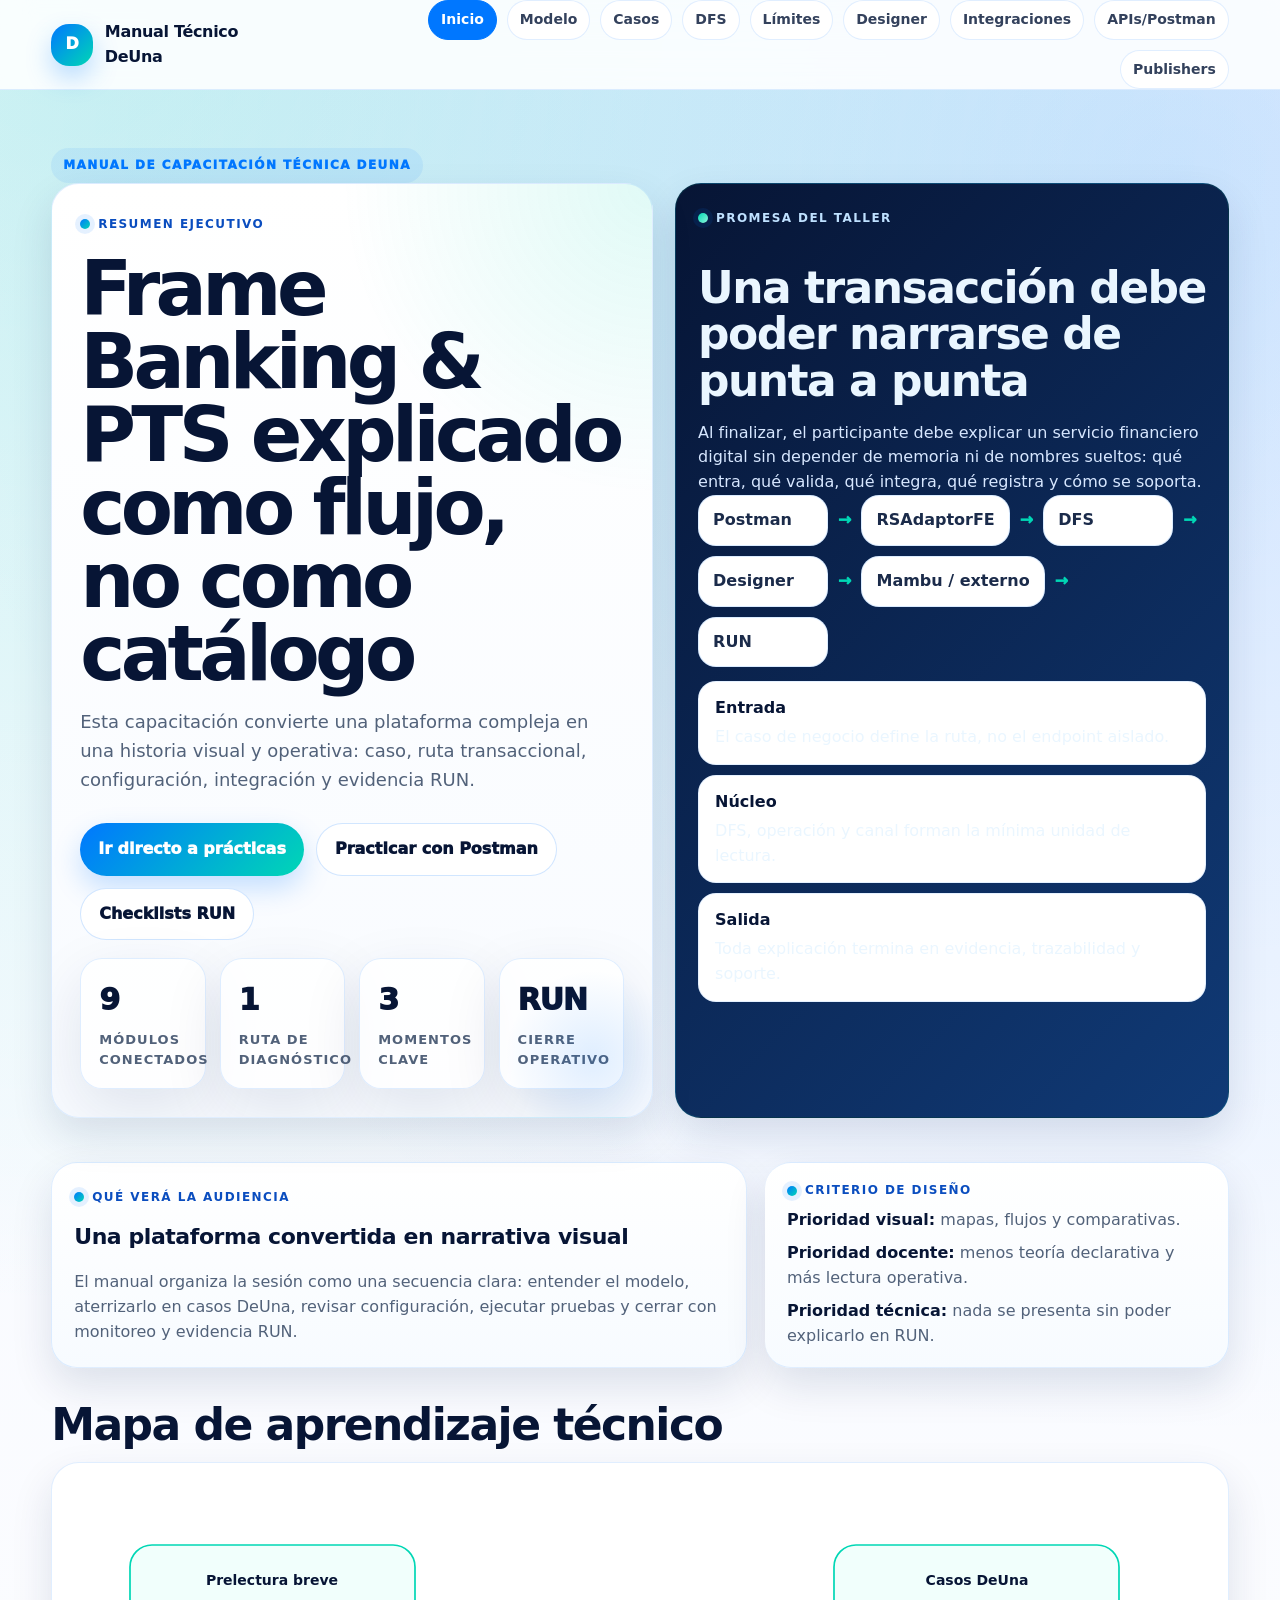
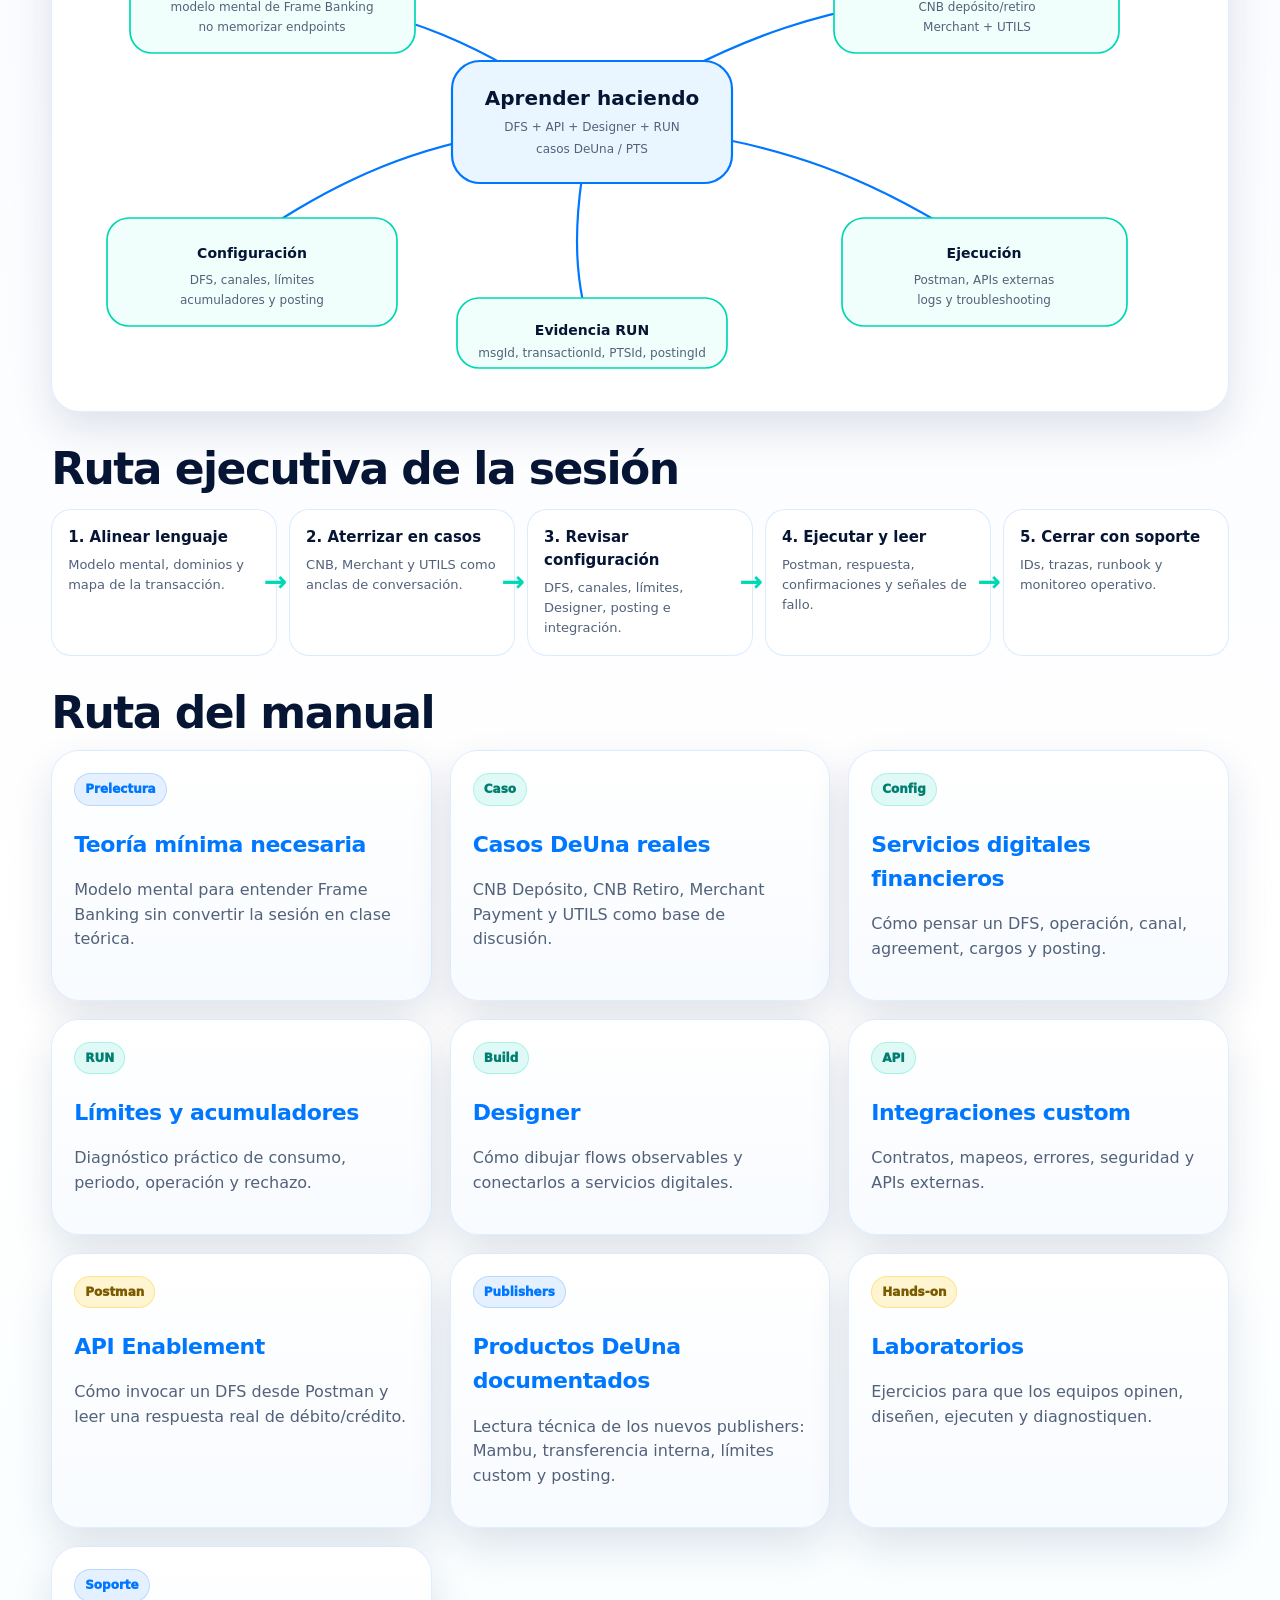
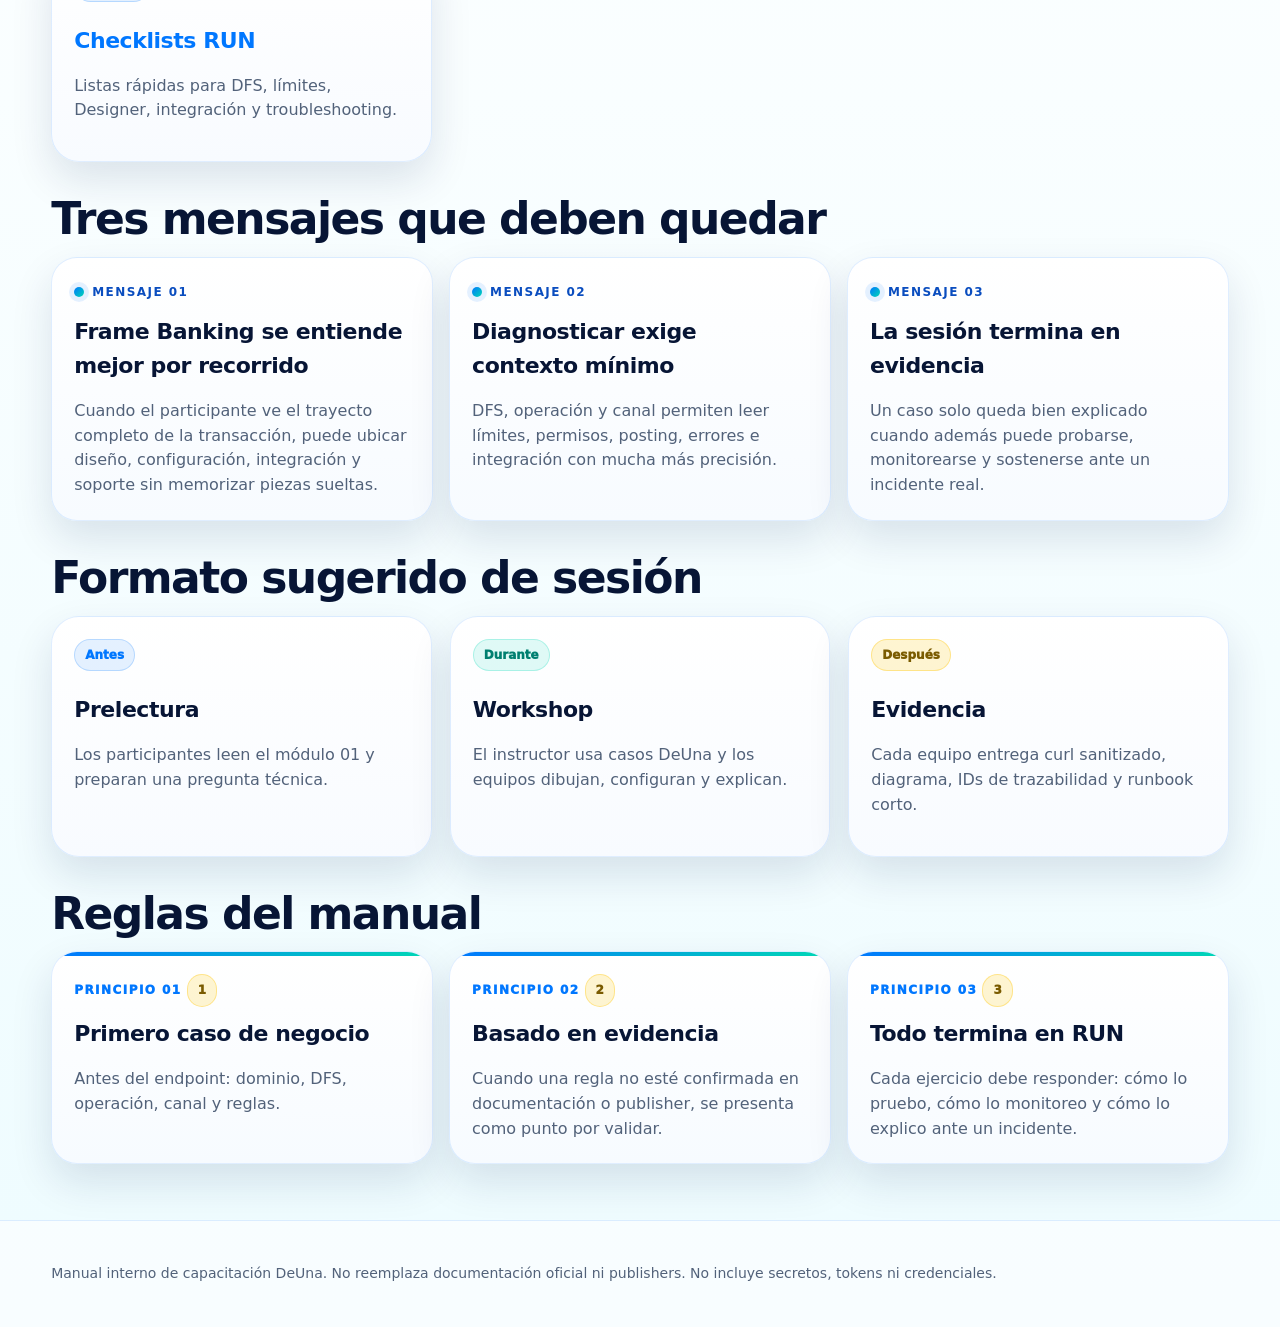
==== commit 2e3482a0: "comment code" ====
--- a/index.html
+++ b/index.html
@@ -13,8 +13,8 @@
           ><span class="logo-mark">D</span><span>Manual Técnico DeUna</span></a
         >
         <nav class="navlinks">
-          <a href="index.html">Inicio</a>
-          <a href="modulos/01_modelo_mental.html">Prelectura</a>
+          <a href="index.html" class="active" aria-current="page">Inicio</a>
+          <a href="modulos/01_modelo_mental.html">Modelo</a>
           <a href="modulos/02_casos_uso_deuna.html">Casos</a>
           <a href="modulos/03_servicios_digitales.html">DFS</a>
           <a href="modulos/04_limites_acumuladores.html">Límites</a>
@@ -22,7 +22,7 @@
           <a href="modulos/06_integraciones_custom.html">Integraciones</a>
           <a href="modulos/08_api_enablement_postman.html">APIs/Postman</a>
           <a href="modulos/09_productos_publishers_deuna.html">Publishers</a>
-          <a href="modulos/07_labs.html">Labs</a>
+          <!-- <a href="modulos/07_labs.html">Labs</a> -->
         </nav>
       </div>
     </header>
--- a/assets/styles.css
+++ b/assets/styles.css
@@ -106,6 +106,12 @@
   background: var(--brand);
   color: white;
   text-decoration: none;
+}
+.navlinks a.active,
+.navlinks a[aria-current="page"] {
+  background: var(--brand);
+  color: #fff;
+  border-color: var(--brand);
 }
 .hero {
   padding: 58px 0 26px;
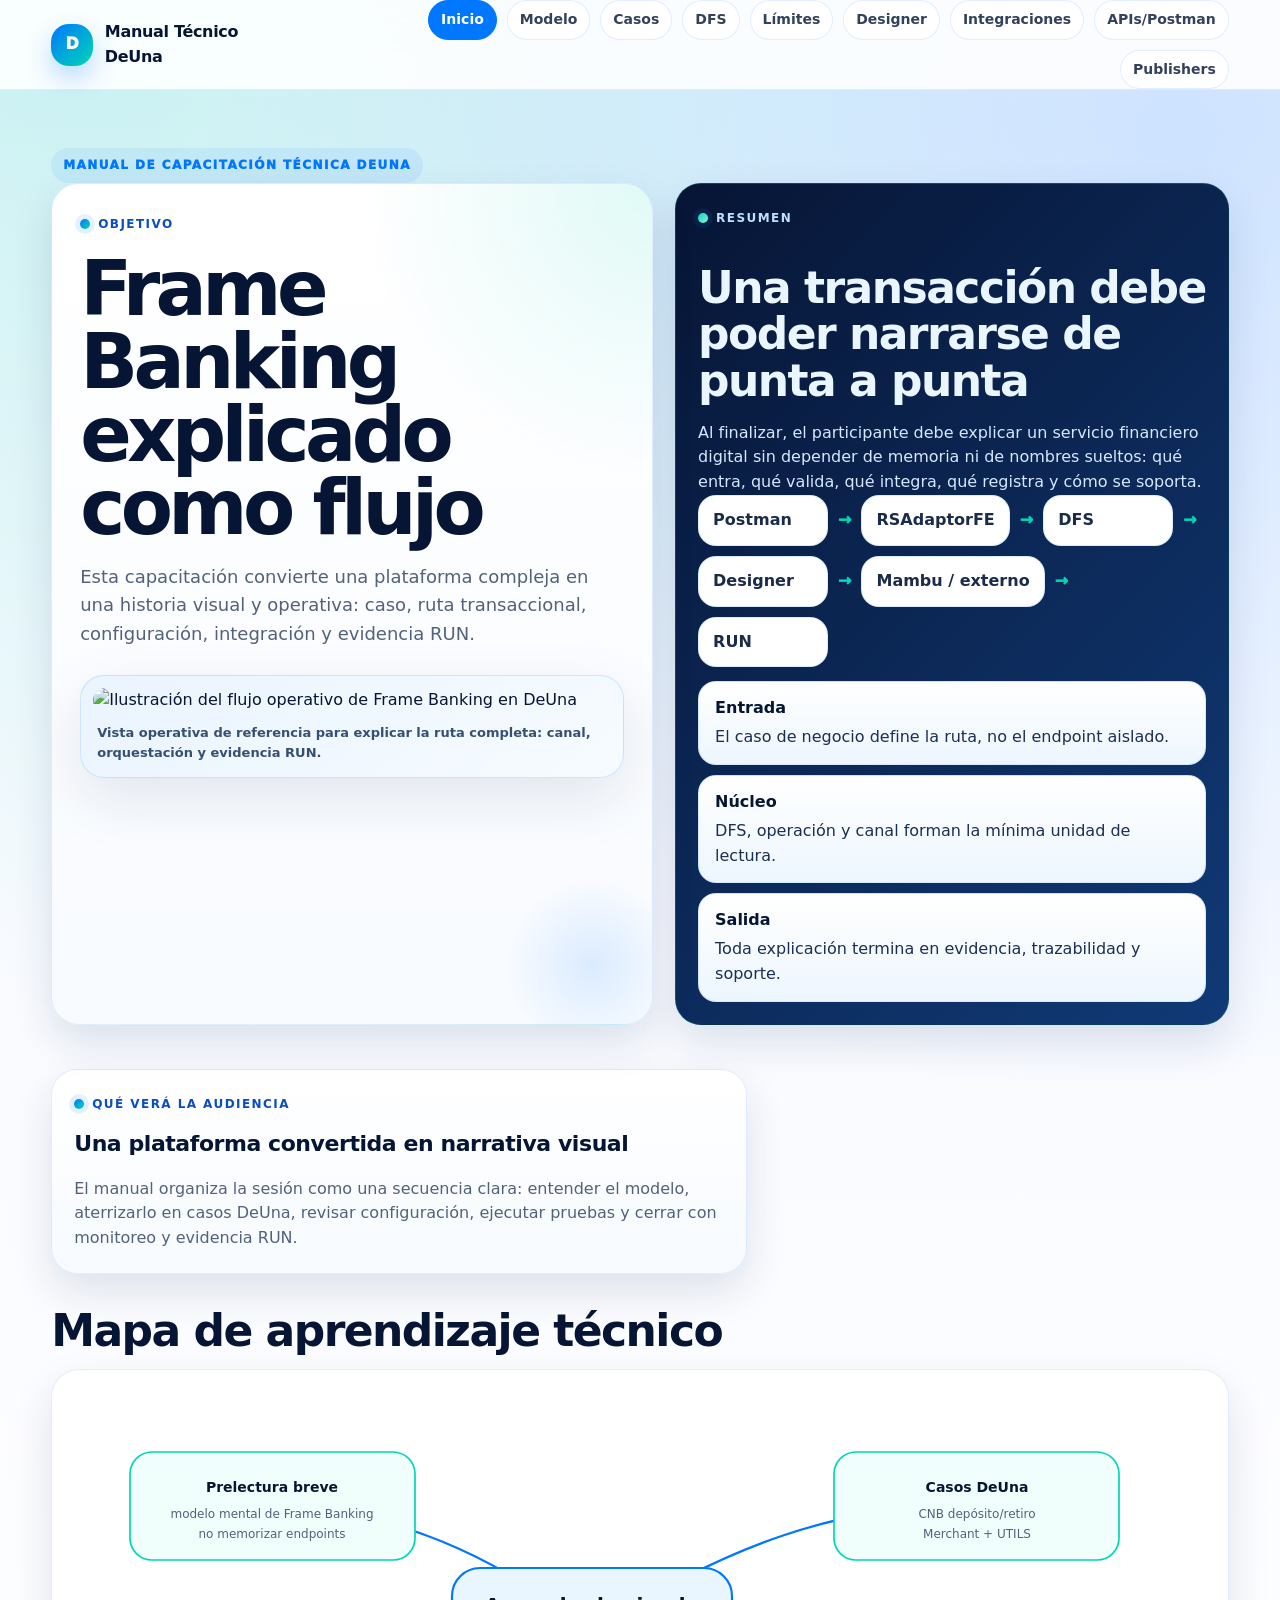
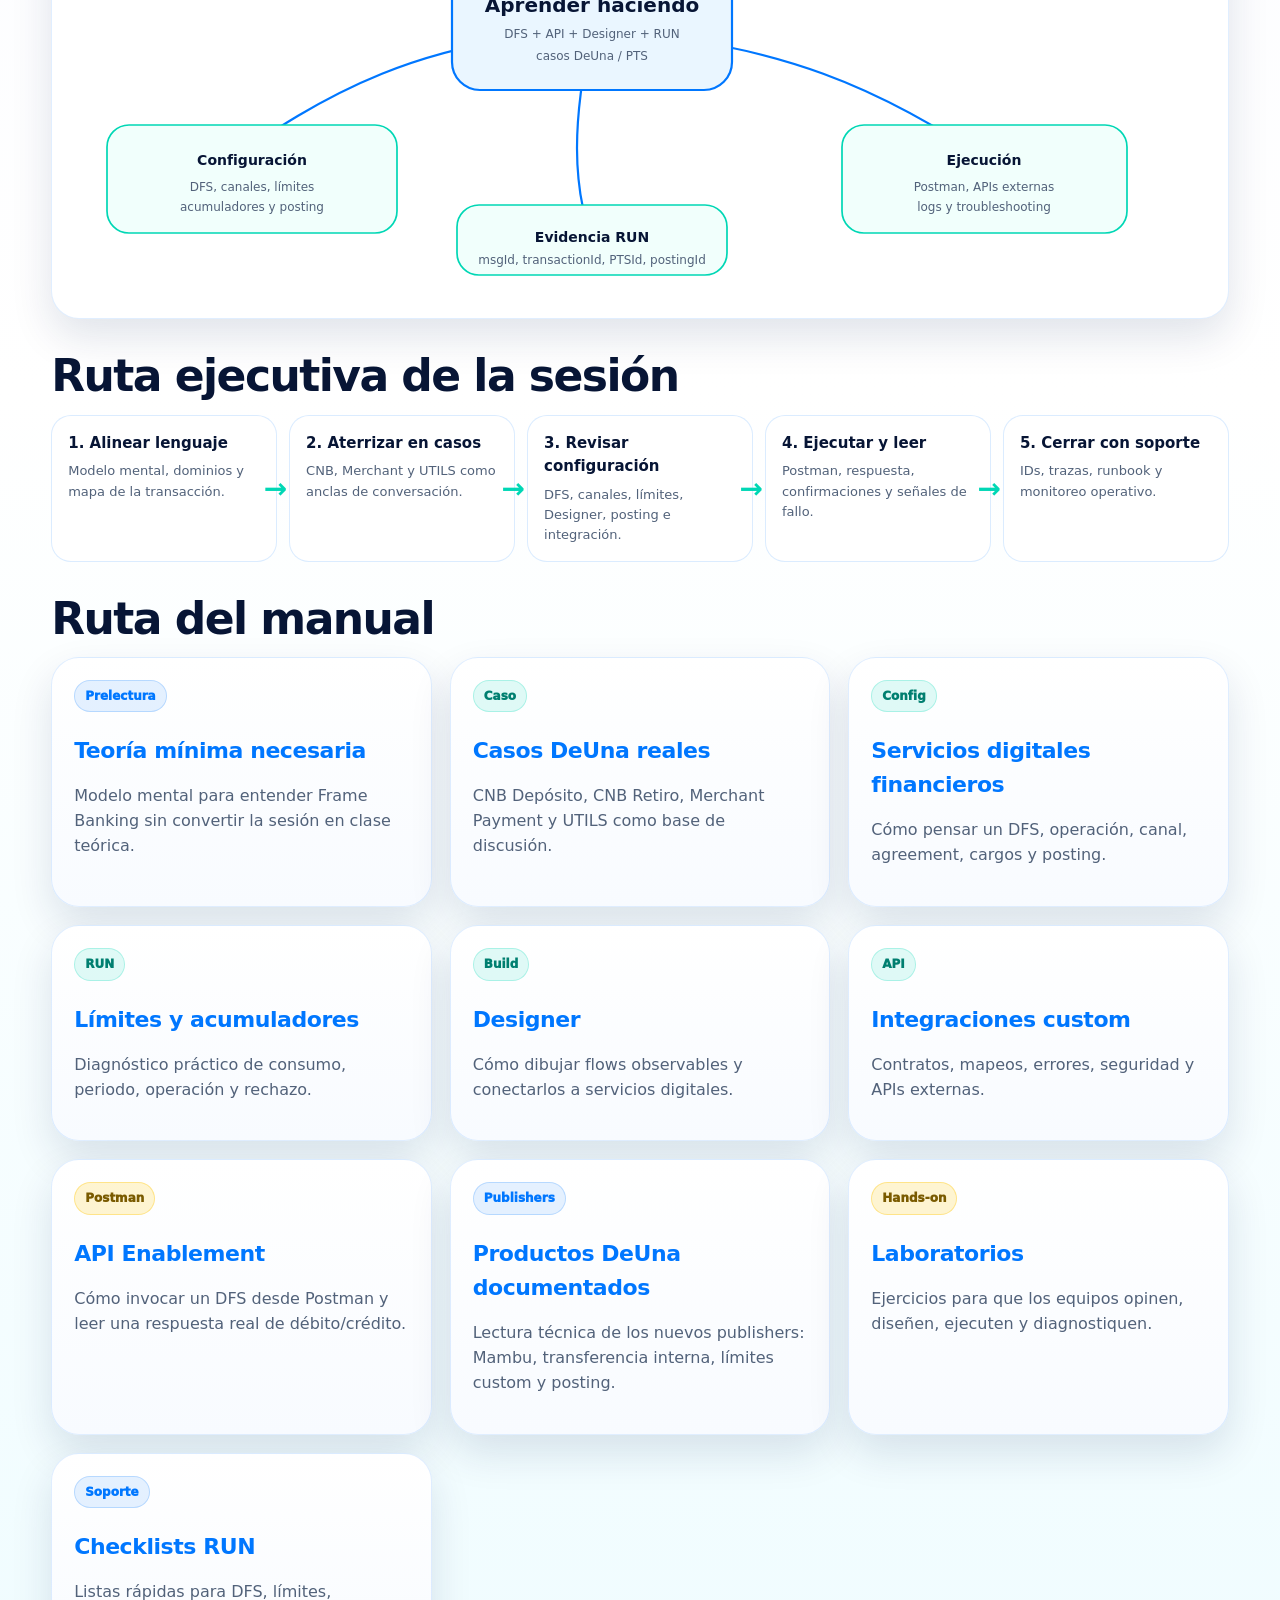
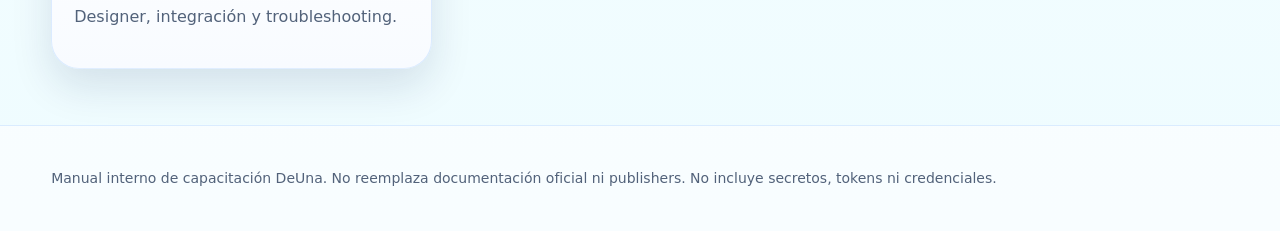
==== commit 6f158a2c: "update" ====
--- a/index.html
+++ b/index.html
@@ -31,47 +31,27 @@
         <span class="kicker">Manual de capacitación técnica DeUna</span>
         <div class="hero-grid tight">
           <div class="panel executive">
-            <span class="eyebrow">Resumen ejecutivo</span>
-            <h1>Frame Banking & PTS explicado como flujo, no como catálogo</h1>
+            <span class="eyebrow">Objetivo</span>
+            <h1>Frame Banking explicado como flujo</h1>
             <p class="hero-tagline">
               Esta capacitación convierte una plataforma compleja en una
               historia visual y operativa: caso, ruta transaccional,
               configuración, integración y evidencia RUN.
             </p>
-            <div class="hero-actions">
-              <a class="btn" href="modulos/07_labs.html"
-                >Ir directo a prácticas</a
-              >
-              <a
-                class="btn secondary"
-                href="modulos/08_api_enablement_postman.html"
-                >Practicar con Postman</a
-              >
-              <a class="btn secondary" href="recursos/checklists.html"
-                >Checklists RUN</a
-              >
-            </div>
-            <div class="stats-grid">
-              <div class="stat-card">
-                <span class="stat-value">9</span>
-                <span class="stat-label">Módulos conectados</span>
-              </div>
-              <div class="stat-card">
-                <span class="stat-value">1</span>
-                <span class="stat-label">Ruta de diagnóstico</span>
-              </div>
-              <div class="stat-card">
-                <span class="stat-value">3</span>
-                <span class="stat-label">Momentos clave</span>
-              </div>
-              <div class="stat-card">
-                <span class="stat-value">RUN</span>
-                <span class="stat-label">Cierre operativo</span>
-              </div>
-            </div>
+            <figure class="brand-hero-figure">
+              <img
+                src="assets/frame-banking-hero.svg"
+                alt="Ilustración del flujo operativo de Frame Banking en DeUna"
+                loading="lazy"
+              />
+              <figcaption>
+                Vista operativa de referencia para explicar la ruta completa:
+                canal, orquestación y evidencia RUN.
+              </figcaption>
+            </figure>
           </div>
           <div class="visual-panel dark">
-            <span class="eyebrow">Promesa del taller</span>
+            <span class="eyebrow">Resumen</span>
             <h2>Una transacción debe poder narrarse de punta a punta</h2>
             <p>
               Al finalizar, el participante debe explicar un servicio financiero
@@ -116,20 +96,6 @@
               ejecutar pruebas y cerrar con monitoreo y evidencia RUN.
             </p>
           </div>
-          <div class="executive-note">
-            <span class="eyebrow">Criterio de diseño</span>
-            <p>
-              <strong>Prioridad visual:</strong> mapas, flujos y comparativas.
-            </p>
-            <p>
-              <strong>Prioridad docente:</strong> menos teoría declarativa y más
-              lectura operativa.
-            </p>
-            <p>
-              <strong>Prioridad técnica:</strong> nada se presenta sin poder
-              explicarlo en RUN.
-            </p>
-          </div>
         </div>
       </section>
 
@@ -372,97 +338,6 @@
           </a>
         </div>
       </section>
-
-      <section>
-        <h2>Tres mensajes que deben quedar</h2>
-        <div class="signal-grid">
-          <div class="signal-card">
-            <span class="eyebrow">Mensaje 01</span>
-            <h3>Frame Banking se entiende mejor por recorrido</h3>
-            <p>
-              Cuando el participante ve el trayecto completo de la transacción,
-              puede ubicar diseño, configuración, integración y soporte sin
-              memorizar piezas sueltas.
-            </p>
-          </div>
-          <div class="signal-card">
-            <span class="eyebrow">Mensaje 02</span>
-            <h3>Diagnosticar exige contexto mínimo</h3>
-            <p>
-              DFS, operación y canal permiten leer límites, permisos, posting,
-              errores e integración con mucha más precisión.
-            </p>
-          </div>
-          <div class="signal-card">
-            <span class="eyebrow">Mensaje 03</span>
-            <h3>La sesión termina en evidencia</h3>
-            <p>
-              Un caso solo queda bien explicado cuando además puede probarse,
-              monitorearse y sostenerse ante un incidente real.
-            </p>
-          </div>
-        </div>
-      </section>
-
-      <section>
-        <h2>Formato sugerido de sesión</h2>
-        <div class="grid cols-3">
-          <div class="card">
-            <span class="badge blue">Antes</span>
-            <h3>Prelectura</h3>
-            <p>
-              Los participantes leen el módulo 01 y preparan una pregunta
-              técnica.
-            </p>
-          </div>
-          <div class="card">
-            <span class="badge">Durante</span>
-            <h3>Workshop</h3>
-            <p>
-              El instructor usa casos DeUna y los equipos dibujan, configuran y
-              explican.
-            </p>
-          </div>
-          <div class="card">
-            <span class="badge warn">Después</span>
-            <h3>Evidencia</h3>
-            <p>
-              Cada equipo entrega curl sanitizado, diagrama, IDs de trazabilidad
-              y runbook corto.
-            </p>
-          </div>
-        </div>
-      </section>
-
-      <section>
-        <h2>Reglas del manual</h2>
-        <div class="story-grid">
-          <div class="story-card">
-            <span class="story-index">Principio 01</span>
-            <span class="badge warn">1</span>
-            <h3>Primero caso de negocio</h3>
-            <p>Antes del endpoint: dominio, DFS, operación, canal y reglas.</p>
-          </div>
-          <div class="story-card">
-            <span class="story-index">Principio 02</span>
-            <span class="badge warn">2</span>
-            <h3>Basado en evidencia</h3>
-            <p>
-              Cuando una regla no esté confirmada en documentación o publisher,
-              se presenta como punto por validar.
-            </p>
-          </div>
-          <div class="story-card">
-            <span class="story-index">Principio 03</span>
-            <span class="badge warn">3</span>
-            <h3>Todo termina en RUN</h3>
-            <p>
-              Cada ejercicio debe responder: cómo lo pruebo, cómo lo monitoreo y
-              cómo lo explico ante un incidente.
-            </p>
-          </div>
-        </div>
-      </section>
     </main>
     <footer class="footer">
       <div class="container small muted">
--- a/assets/styles.css
+++ b/assets/styles.css
@@ -296,6 +296,26 @@
   flex-wrap: wrap;
   margin-top: 28px;
 }
+.brand-hero-figure {
+  margin: 26px 0 0;
+  padding: 12px;
+  border-radius: 24px;
+  background: linear-gradient(145deg, #eaf4ff, #f6fbff);
+  border: 1px solid rgba(0, 119, 255, 0.16);
+  box-shadow: var(--shadow-soft);
+}
+.brand-hero-figure img {
+  width: 100%;
+  height: auto;
+  border-radius: 18px;
+  display: block;
+}
+.brand-hero-figure figcaption {
+  margin: 10px 4px 2px;
+  font-size: 13px;
+  color: #365073;
+  font-weight: 700;
+}
 .stats-grid {
   display: grid;
   grid-template-columns: repeat(4, minmax(0, 1fr));
@@ -418,6 +438,11 @@
 .visual-panel.dark p,
 .visual-panel.dark li {
   color: #d7e7ff;
+}
+.visual-panel.dark .highlight-item {
+  color: #1a2f52;
+  background: linear-gradient(180deg, #ffffff, #edf6ff);
+  border-color: rgba(0, 119, 255, 0.16);
 }
 .visual-panel.dark .eyebrow {
   color: #bfe1ff;
